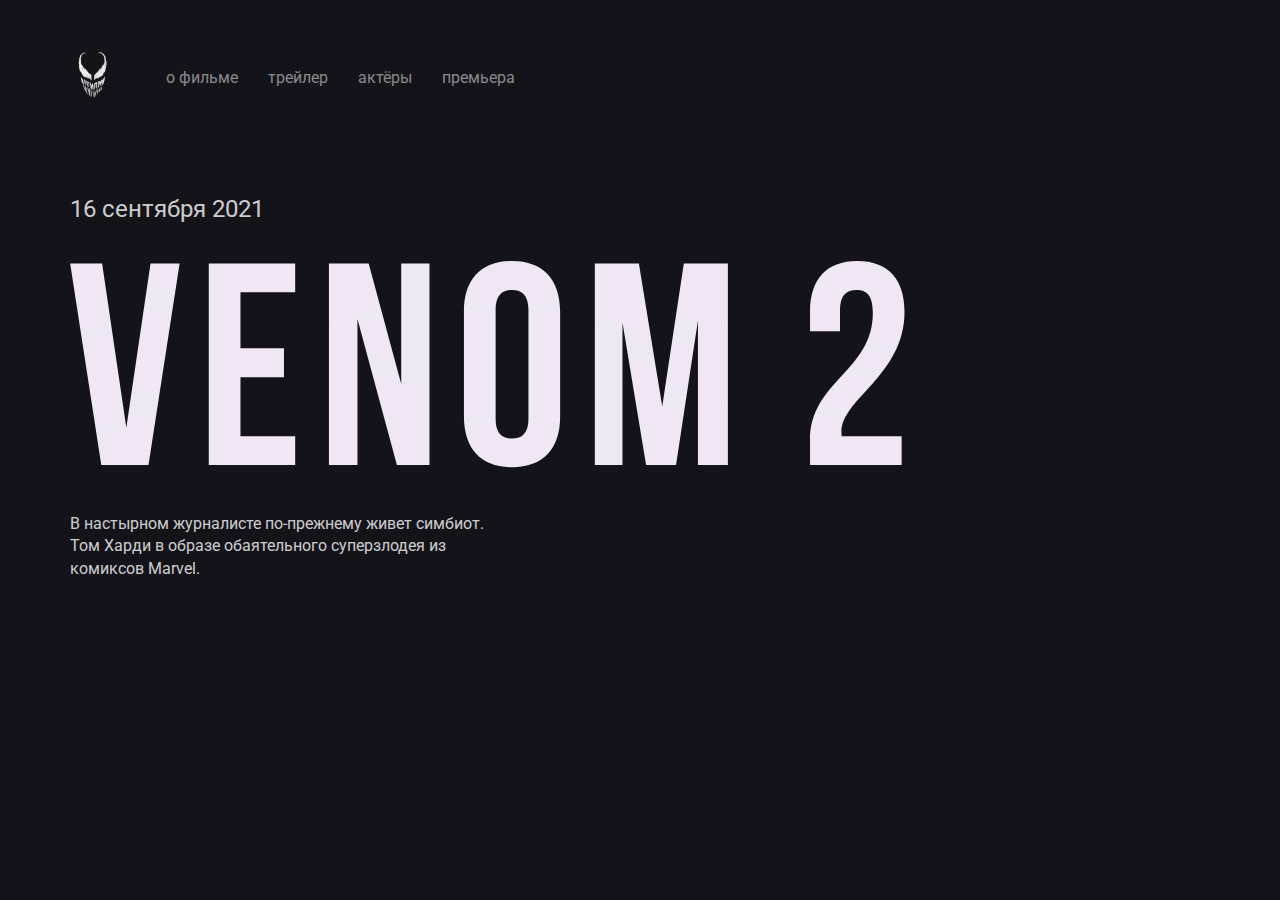
==== index.html @ 372b2717 "Add files via upload" ====
<!DOCTYPE html>
<html lang="ru">
<head>
  <meta charset="UTF-8">
  <meta http-equiv="X-UA-Compatible" content="IE=edge">
  <meta name="viewport" content="width=device-width, initial-scale=1.0">
  <title>Venom 2 - сайт о фильме</title>
  <link rel="preconnect" href="https://fonts.gstatic.com">
  <link href="https://fonts.googleapis.com/css2?family=Roboto:wght@400;700&display=swap" rel="stylesheet">
  <link rel="stylesheet" href="css/normalize.css">
  <link rel="stylesheet" href="css/main.css">
  <script src="scripts/main.js"></script>
</head>
<body>
  <div class="container">
    <header class="header">
      <a href="/" class="logo-link">
        <img width="46" height="71" src="images/logo.png" alt="logo: venom 2">
      </a>
      <nav class="nav">
        <ul class="nav-list">
          <li class="nav-list-item"><a href="about" class="nav-list-link">о фильме</a></li>
          <li class="nav-list-item"><a href="trailer" class="nav-list-link">трейлер</a></li>
          <li class="nav-list-item"><a href="actors" class="nav-list-link">актёры</a></li>
          <li class="nav-list-item"><a href="premier" class="nav-list-link">премьера</a></li>
        </ul>
      </nav>
    </header>
    <div class="film">
      <div class="film-text">
        <span class="film-date">16 сентября 2021</span>
        <img src="images/venom-2.svg" alt="logo: venom-2" class="film-logo">
        <p class="film-description">В настырном журналисте по-прежнему живет симбиот. Том Харди в образе обаятельного суперзлодея из комиксов Marvel.</p>
      </div>
      <!-- /.film-text -->
    </div>
    <!-- /.film -->
  </div>
</body>
</html>
---- css/main.css ----
* {
  box-sizing: border-box;
}
body {
  background-color: #14131a;
  color: #fff;
  font-family: "Roboto", sans-serif;
  margin: 0;
  padding: 0;
}
.container {
  max-width: 1140px;
  margin: 0 auto;
}
.header {
  display: flex;
  align-items: center;
  padding-top: 40px;
  margin-bottom: 80px;
}
.logo-link {
  display: inline-block;
  margin-right: 50px;
}
.nav-list {
  list-style: none;
  margin: 0;
  padding: 0;
  display: flex;
}
.nav-list-item {
  margin-right: 30px;
}
.nav-list-link {
  text-decoration: none;
  color: rgba(255, 255, 255, 0.5);
}
.film-date {
  display: block;
  font-size: 24px;
  line-height: 28px;
  color: rgba(255, 255, 255, 0.8);
  margin-bottom: 38px;
}
.film-description {
  font-size: 16px;
  line-height: 140%;
  color: rgba(255, 255, 255, 0.8);
  max-width: 423px;
  margin-top: 40px;
}
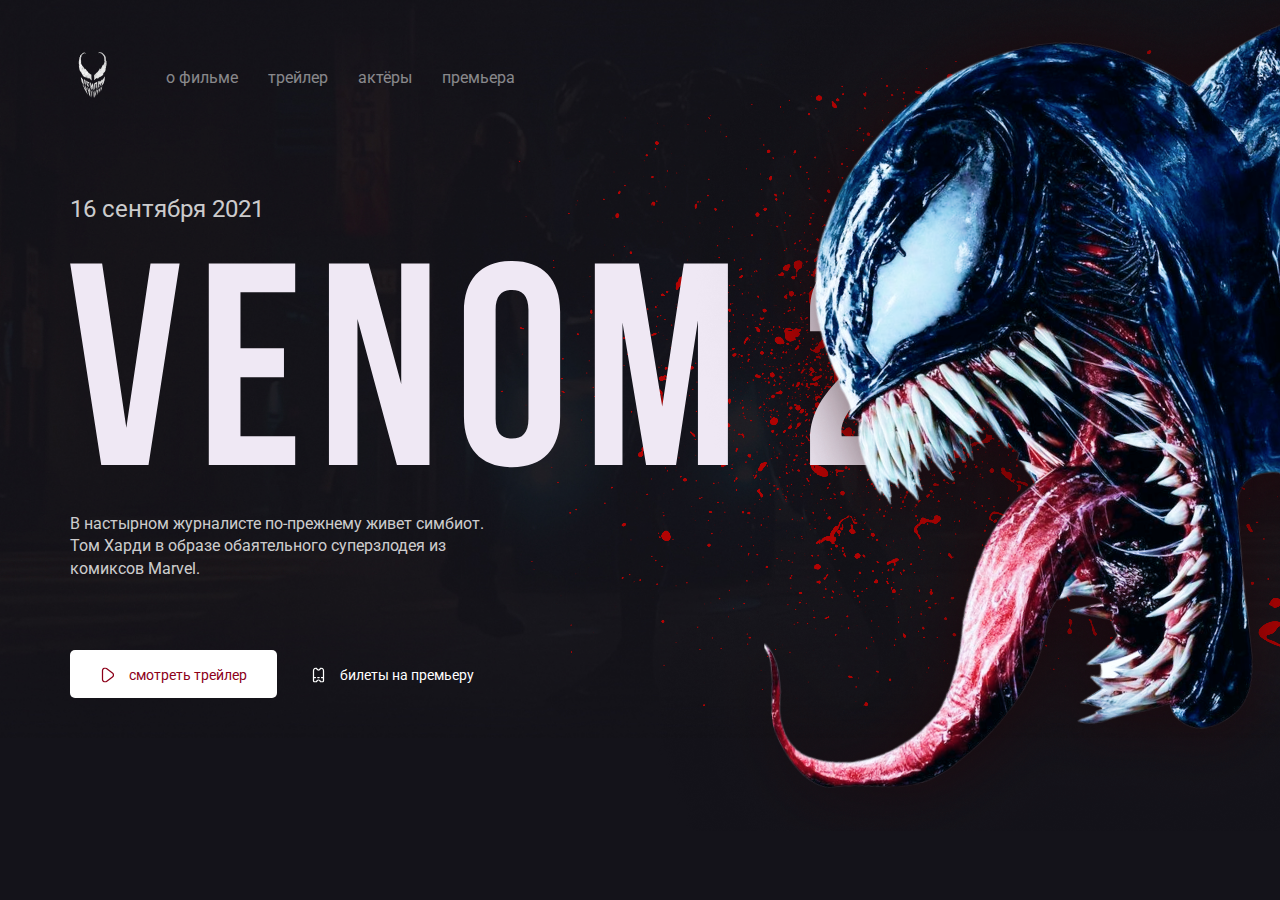
==== commit e9030da5: "Добавлены изображения на фон. Свёрстана главная страница." ====
--- a/index.html
+++ b/index.html
@@ -11,7 +11,7 @@
   <link rel="stylesheet" href="css/main.css">
   <script src="scripts/main.js"></script>
 </head>
-<body>
+<body class="blood">
   <div class="container">
     <header class="header">
       <a href="/" class="logo-link">
@@ -33,8 +33,19 @@
         <p class="film-description">В настырном журналисте по-прежнему живет симбиот. Том Харди в образе обаятельного суперзлодея из комиксов Marvel.</p>
       </div>
       <!-- /.film-text -->
+      <div class="button-group">
+        <button class="button button-primary">
+          <img class="button-icon" width="15" src="images/play.svg" alt="icon: play">
+          <span class="button-text">смотреть трейлер</span>
+        </button>
+        <a href="trailer/" class="button button-link">
+          <img class="button-icon" width="15" src="images/ticket.svg" alt="icon: ticket">
+          <span class="button-text">билеты на премьеру</span>
+        </a>
+      </div>
     </div>
     <!-- /.film -->
   </div>
+  <img src="images/venom.png" alt="photo: venom" class="venom">
 </body>
 </html>--- a/css/main.css
+++ b/css/main.css
@@ -49,3 +49,39 @@
   max-width: 423px;
   margin-top: 40px;
 }
+.button-group {
+  margin-top: 70px;
+}
+.button {
+  padding: 15px 30px;
+  border: none;
+  border-radius: 5px;
+  text-decoration: none;
+  cursor: pointer;
+}
+.button-icon,
+.button-text {
+  display: inline-block;
+  vertical-align: middle;
+}
+.button-text {
+  font-size: 14px;
+  line-height: 16px;
+  margin-left: 10px;
+}
+.button-primary {
+  color: #8d0019;
+  background-color: #fff;
+}
+.button-link {
+  color: #fff;
+}
+.venom {
+  position: absolute;
+  top: 0;
+  right: 0;
+}
+.blood {
+  background: url(../images/blood.png) no-repeat top right,
+    #14131a url(../images/background.jpg) no-repeat center / 100%;
+}
